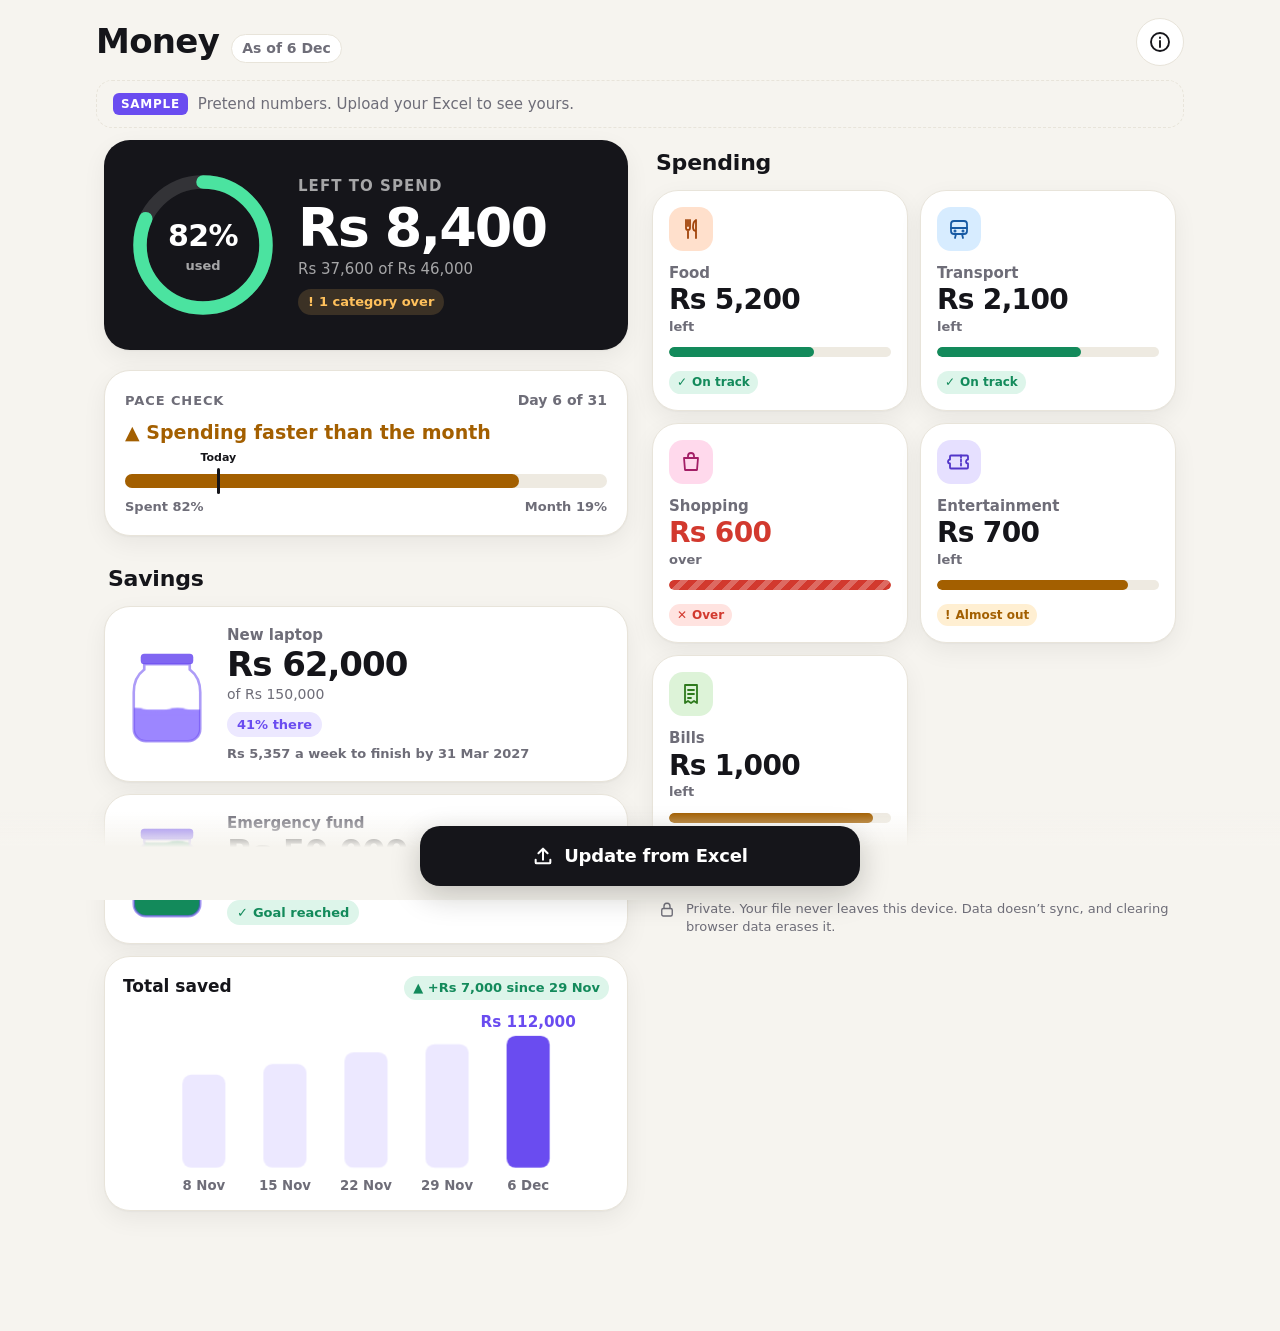
==== index.html @ 685c3676 "Money: private budget and savings app Co-Authored-By: Claude Opus 5.5 <noreply@anthropic.com>" ====
<!doctype html>
<html lang="en">
<head>
  <meta charset="utf-8">
  <meta name="viewport" content="width=device-width, initial-scale=1, viewport-fit=cover">
  <title>Money</title>
  <meta name="description" content="A private budget and savings dashboard. Your Excel file is read on your device only.">
  <meta name="theme-color" content="#F6F4EF" media="(prefers-color-scheme: light)">
  <meta name="theme-color" content="#0E0E13" media="(prefers-color-scheme: dark)">
  <meta name="apple-mobile-web-app-capable" content="yes">
  <meta name="mobile-web-app-capable" content="yes">
  <meta name="apple-mobile-web-app-status-bar-style" content="default">
  <meta name="apple-mobile-web-app-title" content="Money">
  <link rel="manifest" href="manifest.webmanifest">
  <link rel="icon" href="icons/icon.svg" type="image/svg+xml">
  <link rel="apple-touch-icon" href="icons/apple-touch-icon.png">
  <link rel="stylesheet" href="styles.css">
</head>
<body>
  <header class="top">
    <div class="brand">
      <h1>Money</h1>
      <span class="asof" id="asof">As of —</span>
    </div>
    <button class="icon-btn" id="infoBtn" aria-label="How it works and your data">
      <svg viewBox="0 0 24 24" aria-hidden="true" fill="none" stroke="currentColor" stroke-width="1.9" stroke-linecap="round"><circle cx="12" cy="12" r="9"/><path d="M12 11v6M12 7.5v.5"/></svg>
    </button>
  </header>

  <button class="banner" id="sampleBanner" hidden>
    <span class="banner-tag">Sample</span> Pretend numbers. Upload your Excel to see yours.
  </button>
  <p class="banner warn" id="storageBanner" hidden>This browser won’t save your data. Private mode may be on.</p>

  <main class="layout">
    <div class="col">
      <button class="card hero" id="hero"></button>
      <button class="card pace" id="pace" aria-label="Pace check. Tap for details."></button>
      <section class="block" aria-labelledby="savingsTitle">
        <h2 class="section-title" id="savingsTitle">Savings</h2>
        <div class="goals" id="goals"></div>
        <div class="card chart-card" id="chart"></div>
      </section>
    </div>
    <div class="col">
      <section class="block" aria-labelledby="spendTitle">
        <h2 class="section-title" id="spendTitle">Spending</h2>
        <div class="cats" id="cats"></div>
      </section>
      <p class="privacy">
        <svg viewBox="0 0 24 24" aria-hidden="true" fill="none" stroke="currentColor" stroke-width="1.8" stroke-linecap="round" stroke-linejoin="round"><rect x="5" y="10" width="14" height="10" rx="2"/><path d="M8 10V7a4 4 0 0 1 8 0v3"/></svg>
        Private. Your file never leaves this device. Data doesn’t sync, and clearing browser data erases it.
      </p>
    </div>
  </main>

  <div class="dock">
    <button class="primary" id="uploadBtn">
      <svg viewBox="0 0 24 24" aria-hidden="true" fill="none" stroke="currentColor" stroke-width="2.2" stroke-linecap="round" stroke-linejoin="round"><path d="M12 16V4M7 9l5-5 5 5"/><path d="M4 16v3a1 1 0 0 0 1 1h14a1 1 0 0 0 1-1v-3"/></svg>
      Update from Excel
    </button>
    <input type="file" id="fileInput" accept=".xlsx,application/vnd.openxmlformats-officedocument.spreadsheetml.sheet" hidden>
  </div>

  <dialog class="sheet" id="sheet" aria-label="Details">
    <div class="sheet-grip" aria-hidden="true"></div>
    <button class="sheet-close" id="sheetClose" aria-label="Close">
      <svg viewBox="0 0 24 24" aria-hidden="true" fill="none" stroke="currentColor" stroke-width="2.2" stroke-linecap="round"><path d="M6 6l12 12M18 6 6 18"/></svg>
    </button>
    <div id="sheetBody"></div>
  </dialog>

  <div class="toast" id="toast" role="status" aria-live="polite"></div>

  <script src="js/vendor/xlsx.full.min.js"></script>
  <script src="js/calc.js"></script>
  <script src="js/parse.js"></script>
  <script src="js/store.js"></script>
  <script src="js/app.js"></script>
</body>
</html>
---- styles.css ----
:root {
  --bg: #F6F4EF;
  --card: #FFFFFF;
  --ink: #15151A;
  --muted: #6E6D78;
  --line: #E8E4DA;
  --track: #EEEAE1;
  --ok: #138A5B;
  --ok-bg: #DDF5EA;
  --close: #A35F00;
  --close-bg: #FFEFD2;
  --over: #D2392E;
  --over-bg: #FFE3E0;
  --none: #6E6D78;
  --none-bg: #EFEDE8;
  --save: #6A4CF0;
  --save-2: #9C86FF;
  --save-bg: #ECE8FF;
  --primary: #15151A;
  --primary-ink: #FFFFFF;
  --hero-bg: #15151A;
  --hero-ink: #FFFFFF;
  --hero-muted: rgba(255, 255, 255, .62);
  --hero-track: rgba(255, 255, 255, .13);
  --hero-ok: #4BE3A0;
  --hero-close: #FFC15C;
  --hero-over: #FF7A6B;
  --t1: #FFE0CC; --t1i: #A2440A;
  --t2: #D7ECFF; --t2i: #1659A3;
  --t3: #FFD9EC; --t3i: #A31F66;
  --t4: #E6E0FF; --t4i: #5236C9;
  --t5: #DDF3D8; --t5i: #2F7A1E;
  --t6: #FFF1C2; --t6i: #8A6300;
  --shadow: 0 1px 2px rgba(20, 18, 10, .04), 0 8px 24px rgba(20, 18, 10, .06);
  --radius: 26px;
  --font: ui-rounded, "SF Pro Rounded", "Nunito", system-ui, -apple-system, "Segoe UI", Roboto, sans-serif;
  color-scheme: light;
}

@media (prefers-color-scheme: dark) {
  :root:not([data-theme="light"]) {
    --bg: #0E0E13;
    --card: #191920;
    --ink: #F4F2EC;
    --muted: #9C9AA8;
    --line: #2A2A34;
    --track: #2A2A34;
    --ok: #4BE3A0;  --ok-bg: rgba(75, 227, 160, .14);
    --close: #FFC15C; --close-bg: rgba(255, 193, 92, .14);
    --over: #FF7A6B; --over-bg: rgba(255, 122, 107, .15);
    --none: #9C9AA8; --none-bg: #24242C;
    --save: #A48FFF; --save-2: #7C62FF; --save-bg: rgba(164, 143, 255, .15);
    --primary: #F4F2EC; --primary-ink: #0E0E13;
    --hero-bg: linear-gradient(150deg, #2A2156 0%, #17142E 60%, #121019 100%);
    --t1: rgba(255, 150, 90, .18); --t1i: #FFB088;
    --t2: rgba(90, 170, 255, .18); --t2i: #8CC4FF;
    --t3: rgba(255, 110, 180, .18); --t3i: #FF9CCB;
    --t4: rgba(150, 125, 255, .2); --t4i: #B9A8FF;
    --t5: rgba(120, 220, 110, .16); --t5i: #9BE58E;
    --t6: rgba(255, 210, 80, .16); --t6i: #FFD873;
    --shadow: 0 1px 0 rgba(255, 255, 255, .03) inset;
    color-scheme: dark;
  }
}
:root[data-theme="dark"] { color-scheme: dark; }

* { box-sizing: border-box; }
html { -webkit-text-size-adjust: 100%; }
body {
  margin: 0;
  background: var(--bg);
  color: var(--ink);
  font-family: var(--font);
  font-size: 17px;
  line-height: 1.35;
  -webkit-font-smoothing: antialiased;
  padding: env(safe-area-inset-top) 0 0;
  min-height: 100vh;
}
button { font: inherit; color: inherit; }
p { margin: 0; }
[hidden] { display: none !important; }

/* ---------- Header ---------- */
.top {
  max-width: 1120px;
  margin: 0 auto;
  padding: 18px max(16px, env(safe-area-inset-left)) 6px;
  display: flex;
  align-items: center;
  justify-content: space-between;
}
.brand { display: flex; align-items: baseline; gap: 12px; flex-wrap: wrap; }
.brand h1 { margin: 0; font-size: 34px; font-weight: 800; letter-spacing: -.02em; }
.asof {
  font-size: 14px; font-weight: 600; color: var(--muted);
  background: var(--card); border: 1px solid var(--line);
  padding: 4px 10px; border-radius: 999px;
}
.icon-btn {
  width: 48px; height: 48px; border-radius: 50%;
  border: 1px solid var(--line); background: var(--card);
  display: grid; place-items: center; cursor: pointer;
}
.icon-btn svg { width: 24px; height: 24px; }

.banner {
  display: flex; align-items: center; gap: 10px;
  width: calc(100% - 32px); max-width: 1088px;
  margin: 8px auto 0; padding: 12px 16px;
  border: 1px dashed var(--line); border-radius: 16px;
  background: transparent; color: var(--muted);
  font-size: 15px; text-align: left; cursor: pointer;
}
.banner-tag {
  background: var(--save); color: #fff; font-weight: 700; font-size: 12px;
  text-transform: uppercase; letter-spacing: .06em;
  padding: 3px 8px; border-radius: 6px;
}
.banner.warn { color: var(--close); border-color: var(--close); cursor: default; }

/* ---------- Layout ---------- */
.layout {
  max-width: 1120px;
  margin: 0 auto;
  padding: 12px 16px calc(120px + env(safe-area-inset-bottom));
  display: grid;
  gap: 16px;
}
.col { display: grid; gap: 16px; align-content: start; min-width: 0; }
@media (min-width: 820px) {
  .layout { grid-template-columns: minmax(0, 1fr) minmax(0, 1fr); gap: 24px; padding-left: 24px; padding-right: 24px; }
  .col { gap: 20px; }
}

.card {
  background: var(--card);
  border: 1px solid var(--line);
  border-radius: var(--radius);
  box-shadow: var(--shadow);
  padding: 20px;
  text-align: left;
  width: 100%;
  display: block;
}
button.card { cursor: pointer; transition: transform .15s ease; -webkit-tap-highlight-color: transparent; }
button.card:active { transform: scale(.98); }
button:focus-visible, a:focus-visible { outline: 3px solid var(--save); outline-offset: 3px; }

.block { display: grid; gap: 12px; }
.section-title { margin: 8px 4px 0; font-size: 22px; font-weight: 800; letter-spacing: -.01em; }

/* ---------- Chips ---------- */
.chip {
  display: inline-flex; align-items: center; gap: 5px;
  font-size: 13px; font-weight: 700;
  padding: 4px 10px; border-radius: 999px; white-space: nowrap;
}
.chip-ok { background: var(--ok-bg); color: var(--ok); }
.chip-close { background: var(--close-bg); color: var(--close); }
.chip-over { background: var(--over-bg); color: var(--over); }
.chip-none { background: var(--none-bg); color: var(--none); }
.chip-goal { background: var(--save-bg); color: var(--save); }

/* ---------- Hero ---------- */
.hero {
  background: var(--hero-bg);
  color: var(--hero-ink);
  border: none;
  display: flex; align-items: center; gap: 20px;
  padding: 24px;
  min-height: 210px;
}
.ring-wrap { position: relative; width: 150px; height: 150px; flex: none; }
.ring { width: 100%; height: 100%; transform: rotate(-90deg); }
.ring circle { fill: none; stroke-width: 18; }
.ring-track { stroke: var(--hero-track); }
.ring-fill { stroke-linecap: round; transition: stroke-dashoffset 1s cubic-bezier(.2, .8, .2, 1); }
.ring-ok { stroke: var(--hero-ok); }
.ring-close { stroke: var(--hero-close); }
.ring-over { stroke: var(--hero-over); }
.ring-none { stroke: var(--hero-track); }
.ring-lap { stroke: #fff; opacity: .55; stroke-linecap: round; stroke-dasharray: 2 0; }
.ring-center { position: absolute; inset: 0; display: grid; place-content: center; text-align: center; }
.ring-pct { font-size: 30px; font-weight: 800; letter-spacing: -.02em; }
.ring-sub { font-size: 13px; color: var(--hero-muted); font-weight: 600; }
.hero-text { display: grid; gap: 4px; min-width: 0; justify-items: start; }
.hero-label { font-size: 15px; font-weight: 700; color: var(--hero-muted); text-transform: uppercase; letter-spacing: .07em; }
.hero-num { font-size: clamp(38px, 10vw, 54px); font-weight: 800; letter-spacing: -.035em; line-height: 1.02; font-variant-numeric: tabular-nums; overflow-wrap: anywhere; }
.hero-num.l { font-size: clamp(32px, 8.4vw, 44px); }
.hero-num.xl { font-size: clamp(26px, 7vw, 36px); }
.hero-num.neg { color: var(--hero-over); }
.hero-meta { font-size: 15px; color: var(--hero-muted); margin-bottom: 6px; }
.hero .chip-ok { background: rgba(75, 227, 160, .16); color: var(--hero-ok); }
.hero .chip-close { background: rgba(255, 193, 92, .16); color: var(--hero-close); }
.hero .chip-over { background: rgba(255, 122, 107, .18); color: var(--hero-over); }
.hero .chip-none { background: var(--hero-track); color: var(--hero-muted); }
@media (max-width: 440px) {
  .hero { flex-direction: row-reverse; justify-content: space-between; gap: 12px; padding: 22px 20px; }
  .ring-wrap { width: 104px; height: 104px; }
  .ring-pct { font-size: 22px; }
  .ring-sub { font-size: 11px; }
  .hero-num { font-size: clamp(30px, 9vw, 54px); }
  .hero-num.l { font-size: clamp(26px, 7.4vw, 44px); }
  .hero-num.xl { font-size: clamp(22px, 6vw, 36px); }
}

/* ---------- Pace ---------- */
.pace { display: grid; gap: 10px; }
.pace-head { display: flex; justify-content: space-between; align-items: center; }
.pace-tag { font-size: 13px; font-weight: 800; text-transform: uppercase; letter-spacing: .07em; color: var(--muted); }
.pace-day { font-size: 14px; color: var(--muted); font-weight: 600; }
.pace-word { font-size: 19px; font-weight: 800; }
.pace-word.pace-fast { color: var(--close); }
.pace-word.pace-even, .pace-word.pace-slow { color: var(--ok); }
.pace-word.pace-none { color: var(--muted); }
.pace-bar { position: relative; height: 14px; background: var(--track); border-radius: 999px; margin-top: 18px; }
.pace-spent { height: 100%; border-radius: 999px; background: var(--ok); transition: width .9s ease; }
.pace-spent.pace-fast { background: var(--close); }
.pace-spent.pace-none { background: var(--none); }
.pace-marker { position: absolute; top: -6px; bottom: -6px; width: 3px; margin-left: -1.5px; background: var(--ink); border-radius: 2px; }
.pace-marker span { position: absolute; bottom: calc(100% + 2px); left: 50%; transform: translateX(-50%); font-size: 11px; font-weight: 800; white-space: nowrap; }
.pace-legend { display: flex; justify-content: space-between; font-size: 13px; color: var(--muted); font-weight: 600; }

/* ---------- Categories ---------- */
.cats { display: grid; grid-template-columns: repeat(2, minmax(0, 1fr)); gap: 12px; }
@media (min-width: 600px) and (max-width: 819px) { .cats { grid-template-columns: repeat(3, minmax(0, 1fr)); } }
.cat { padding: 16px; display: grid; gap: 2px; align-content: start; }
.cat .tile { margin-bottom: 10px; }
.cat-status { margin-top: 10px; }
.cat-status .chip { font-size: 12px; padding: 3px 8px; }
.tile { width: 44px; height: 44px; border-radius: 14px; display: inline-grid; place-items: center; flex: none; }
.tile .ico { width: 24px; height: 24px; }
.t1 { background: var(--t1); color: var(--t1i); }
.t2 { background: var(--t2); color: var(--t2i); }
.t3 { background: var(--t3); color: var(--t3i); }
.t4 { background: var(--t4); color: var(--t4i); }
.t5 { background: var(--t5); color: var(--t5i); }
.t6 { background: var(--t6); color: var(--t6i); }
.cat-name { font-size: 15px; font-weight: 700; color: var(--muted); overflow: hidden; text-overflow: ellipsis; white-space: nowrap; }
.cat-num { font-size: clamp(22px, 6vw, 28px); font-weight: 800; letter-spacing: -.025em; line-height: 1.1; font-variant-numeric: tabular-nums; overflow-wrap: anywhere; }
.cat-num.neg { color: var(--over); }
.cat-sub { font-size: 13px; color: var(--muted); font-weight: 600; margin-bottom: 10px; }
.bar { height: 10px; background: var(--track); border-radius: 999px; overflow: hidden; }
.bar-fill { height: 100%; width: var(--w); border-radius: 999px; animation: grow .9s cubic-bezier(.2, .8, .2, 1) both; }
.bar-ok { background: var(--ok); }
.bar-close { background: var(--close); }
.bar-over { background: repeating-linear-gradient(-45deg, var(--over) 0 6px, color-mix(in srgb, var(--over) 75%, #fff) 6px 12px); }
.bar-none { background: var(--none); }
@keyframes grow { from { width: 0; } }

/* ---------- Goals ---------- */
.goals { display: grid; gap: 12px; }
.goal { display: flex; align-items: center; gap: 18px; padding: 18px 20px; }
.jar { width: 84px; height: 106px; flex: none; }
.jar-glass { fill: none; stroke: var(--save); stroke-width: 3; opacity: .55; }
.jar-lid { fill: var(--save); opacity: .85; }
.jar-liquid { fill: var(--save-2); animation: rise 1.2s cubic-bezier(.2, .8, .2, 1) both; }
.jar-wave { fill: var(--save-2); animation: rise 1.2s cubic-bezier(.2, .8, .2, 1) both, wave 3s ease-in-out infinite alternate; }
.jar-liquid.done, .jar-wave.done { fill: var(--ok); }
@keyframes rise { from { transform: translateY(80px); } }
@keyframes wave { to { transform: translateX(-12px); } }
.goal-text { display: grid; gap: 2px; justify-items: start; min-width: 0; }
.goal-name { font-size: 15px; font-weight: 700; color: var(--muted); }
.goal-num { font-size: clamp(26px, 7vw, 34px); font-weight: 800; letter-spacing: -.03em; line-height: 1.05; font-variant-numeric: tabular-nums; }
.goal-of { font-size: 14px; color: var(--muted); margin-bottom: 6px; }
.goal-hint { font-size: 13px; color: var(--muted); margin-top: 6px; font-weight: 600; }
.empty { display: flex; align-items: center; gap: 12px; color: var(--muted); }
.empty .ico { width: 28px; height: 28px; }

/* ---------- Chart ---------- */
.chart-card { padding: 18px 18px 12px; }
.chart-head { display: flex; justify-content: space-between; align-items: baseline; gap: 10px; flex-wrap: wrap; margin-bottom: 8px; }
.chart-head h3 { margin: 0; font-size: 17px; font-weight: 800; }
.delta { font-size: 13px; font-weight: 700; padding: 3px 9px; border-radius: 999px; }
.delta-up { background: var(--ok-bg); color: var(--ok); }
.delta-down { background: var(--over-bg); color: var(--over); }
.delta-flat { background: var(--none-bg); color: var(--none); }
.chart { width: 100%; height: auto; max-height: 190px; display: block; overflow: visible; }
.cbar { fill: var(--save-bg); transform-box: fill-box; transform-origin: bottom; animation: barup .8s cubic-bezier(.2, .8, .2, 1) both; animation-delay: var(--d); }
.cbar.last { fill: var(--save); }
.cval { font-size: 12px; font-weight: 800; fill: var(--save); }
.clab { font-size: 10.5px; fill: var(--muted); font-weight: 600; }
@keyframes barup { from { transform: scaleY(0); } }
.chart-empty { display: flex; align-items: center; gap: 10px; color: var(--muted); font-size: 15px; }
.chart-empty .ico { width: 22px; height: 22px; flex: none; }

.privacy { display: flex; gap: 10px; align-items: flex-start; font-size: 13px; color: var(--muted); padding: 4px 6px; }
.privacy svg { width: 18px; height: 18px; flex: none; margin-top: 1px; }

/* ---------- Dock ---------- */
.dock {
  position: fixed; left: 0; right: 0; bottom: 0; z-index: 10;
  padding: 14px 16px calc(14px + env(safe-area-inset-bottom));
  background: linear-gradient(to top, var(--bg) 60%, transparent);
  display: flex; justify-content: center;
  pointer-events: none;
}
.primary {
  pointer-events: auto;
  width: 100%; max-width: 440px; min-height: 60px;
  border: none; border-radius: 20px;
  background: var(--primary); color: var(--primary-ink);
  font-size: 18px; font-weight: 800; letter-spacing: -.01em;
  display: inline-flex; align-items: center; justify-content: center; gap: 10px;
  box-shadow: 0 10px 30px rgba(20, 18, 10, .22);
  cursor: pointer; transition: transform .15s ease;
}
.primary:active { transform: scale(.97); }
.primary svg { width: 22px; height: 22px; }

/* ---------- Detail sheet ---------- */
.sheet {
  border: none; padding: 26px 22px calc(26px + env(safe-area-inset-bottom));
  width: 100%; max-width: 520px; max-height: 88vh;
  margin: auto auto 0; border-radius: 28px 28px 0 0;
  background: var(--card); color: var(--ink);
  overflow-y: auto;
}
.sheet[open] { animation: slideup .28s cubic-bezier(.2, .8, .2, 1); }
.sheet::backdrop { background: rgba(10, 10, 14, .45); backdrop-filter: blur(3px); -webkit-backdrop-filter: blur(3px); }
@media (min-width: 700px) { .sheet { margin: auto; border-radius: 28px; padding-bottom: 26px; } }
@keyframes slideup { from { transform: translateY(40px); opacity: 0; } }
.sheet-grip { width: 40px; height: 5px; border-radius: 3px; background: var(--line); margin: -12px auto 10px; }
.sheet-close {
  position: absolute; top: 14px; right: 14px; width: 44px; height: 44px; border-radius: 50%;
  border: none; background: var(--track); display: grid; place-items: center; cursor: pointer;
}
.sheet-close svg { width: 20px; height: 20px; }
.sheet h2 { margin: 0 52px 16px 0; font-size: 26px; font-weight: 800; letter-spacing: -.02em; display: flex; align-items: center; gap: 12px; }
.sheet h3 { margin: 22px 0 8px; font-size: 17px; font-weight: 800; }
.sheet p { margin: 10px 0 0; font-size: 16px; }
.sheet .ico-h { width: 30px; height: 30px; color: var(--save); }
.drow { display: flex; justify-content: space-between; align-items: baseline; padding: 12px 0; border-bottom: 1px solid var(--line); font-size: 16px; }
.drow span { color: var(--muted); font-weight: 600; }
.drow strong { font-size: 20px; font-weight: 800; font-variant-numeric: tabular-nums; }
.drow .neg { color: var(--over); }
.drow .pos { color: var(--ok); }
.fine { color: var(--muted); font-size: 14px !important; }
.steps { padding-left: 22px; margin: 0; display: grid; gap: 6px; }
.hist { list-style: none; padding: 0; margin: 0; display: flex; flex-wrap: wrap; gap: 8px; }
.hist li { background: var(--track); border-radius: 999px; padding: 6px 12px; font-size: 14px; font-weight: 600; }
.btn-secondary, .btn-danger {
  margin-top: 16px; min-height: 52px; width: 100%;
  border-radius: 16px; font-size: 16px; font-weight: 800;
  display: inline-flex; align-items: center; justify-content: center; gap: 8px;
  text-decoration: none; cursor: pointer;
}
.btn-secondary { background: var(--save-bg); color: var(--save); border: none; }
.btn-secondary .ico { width: 20px; height: 20px; }
.btn-danger { background: transparent; color: var(--over); border: 1.5px solid var(--over); }
.err-title { color: var(--over); }
.errs { margin: 0; padding-left: 20px; display: grid; gap: 8px; font-size: 16px; }

/* ---------- Toast ---------- */
.toast {
  position: fixed; left: 50%; bottom: calc(96px + env(safe-area-inset-bottom)); z-index: 20;
  transform: translate(-50%, 20px); opacity: 0; pointer-events: none;
  background: var(--ink); color: var(--bg);
  padding: 12px 18px; border-radius: 14px; font-weight: 700; font-size: 15px;
  transition: opacity .2s, transform .2s; max-width: calc(100% - 32px);
}
.toast.show { opacity: 1; transform: translate(-50%, 0); }

@media (prefers-reduced-motion: reduce) {
  *, *::before, *::after { animation: none !important; transition: none !important; }
}
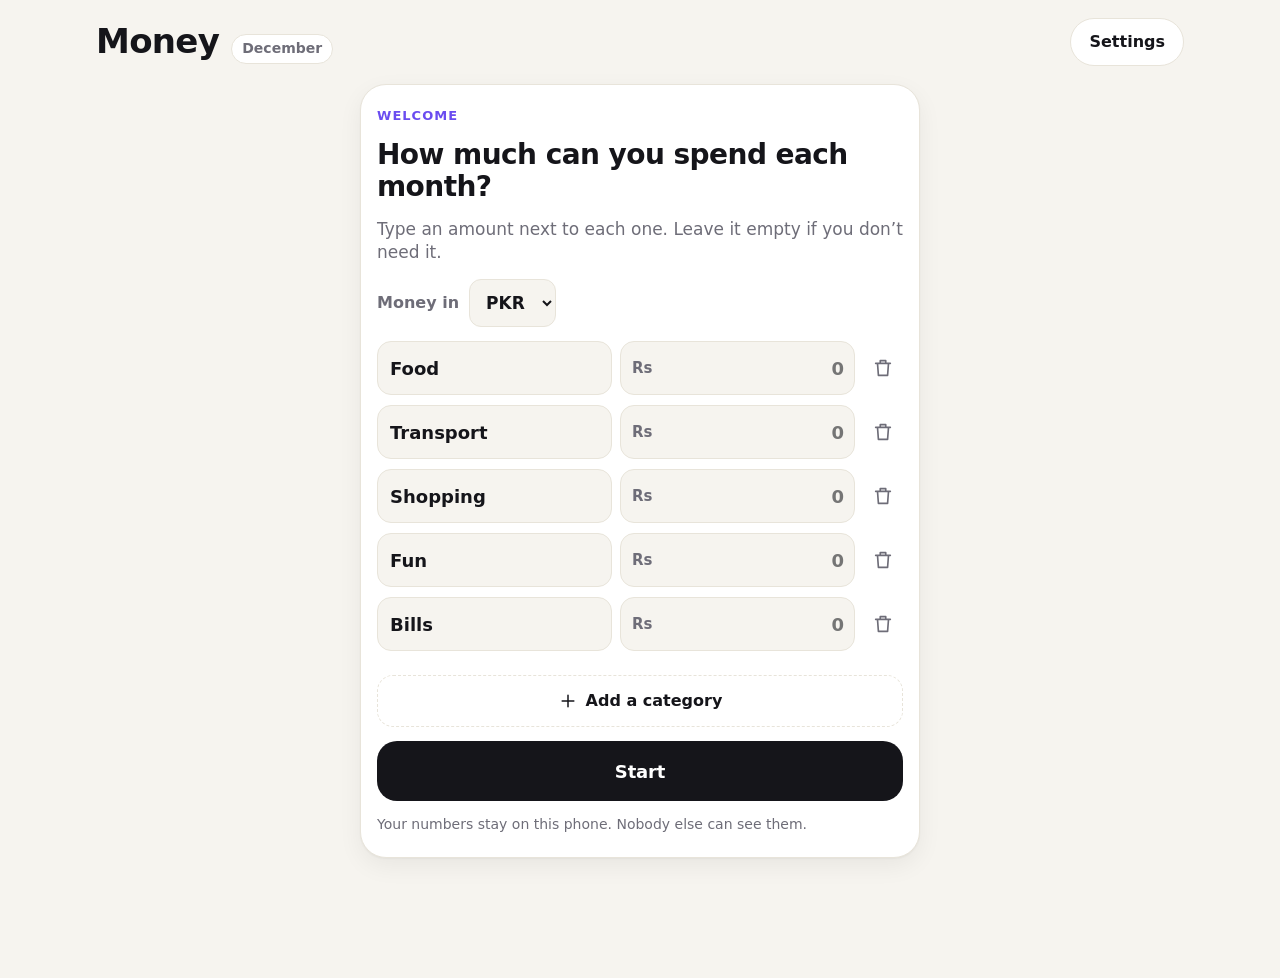
==== commit 977e52c6: "Typing-only version with badges and backup; remove Excel upload Co-Authored-By: Claude Opus 5.5 <nor" ====
--- a/index.html
+++ b/index.html
@@ -4,7 +4,7 @@
   <meta charset="utf-8">
   <meta name="viewport" content="width=device-width, initial-scale=1, viewport-fit=cover">
   <title>Money</title>
-  <meta name="description" content="A private budget and savings dashboard. Your Excel file is read on your device only.">
+  <meta name="description" content="A private budget and savings app. Type what you spend; your numbers stay on your phone.">
   <meta name="theme-color" content="#F6F4EF" media="(prefers-color-scheme: light)">
   <meta name="theme-color" content="#0E0E13" media="(prefers-color-scheme: dark)">
   <meta name="apple-mobile-web-app-capable" content="yes">
@@ -20,46 +20,46 @@
   <header class="top">
     <div class="brand">
       <h1>Money</h1>
-      <span class="asof" id="asof">As of —</span>
+      <span class="asof" id="month">—</span>
     </div>
-    <button class="icon-btn" id="infoBtn" aria-label="How it works and your data">
-      <svg viewBox="0 0 24 24" aria-hidden="true" fill="none" stroke="currentColor" stroke-width="1.9" stroke-linecap="round"><circle cx="12" cy="12" r="9"/><path d="M12 11v6M12 7.5v.5"/></svg>
-    </button>
+    <button class="text-btn" id="settingsBtn">Settings</button>
   </header>
 
-  <button class="banner" id="sampleBanner" hidden>
-    <span class="banner-tag">Sample</span> Pretend numbers. Upload your Excel to see yours.
+  <p class="banner warn" id="storageBanner" hidden>This browser won’t save your numbers. Private mode may be on.</p>
+  <button class="banner nudge" id="backupBanner" hidden>
+    <span class="banner-tag">Tip</span> Save a backup so you never lose your numbers.
   </button>
-  <p class="banner warn" id="storageBanner" hidden>This browser won’t save your data. Private mode may be on.</p>
 
-  <main class="layout">
+  <main class="layout" id="setup" hidden></main>
+
+  <main class="layout" id="dash" hidden>
     <div class="col">
       <button class="card hero" id="hero"></button>
+      <section class="block" aria-labelledby="spendTitle">
+        <h2 class="section-title" id="spendTitle">Spending <span class="section-hint">Tap to add</span></h2>
+        <div class="cats" id="cats"></div>
+      </section>
       <button class="card pace" id="pace" aria-label="Pace check. Tap for details."></button>
+    </div>
+    <div class="col">
       <section class="block" aria-labelledby="savingsTitle">
         <h2 class="section-title" id="savingsTitle">Savings</h2>
         <div class="goals" id="goals"></div>
-        <div class="card chart-card" id="chart"></div>
+        <div class="card chart-card" id="chart" hidden></div>
       </section>
-    </div>
-    <div class="col">
-      <section class="block" aria-labelledby="spendTitle">
-        <h2 class="section-title" id="spendTitle">Spending</h2>
-        <div class="cats" id="cats"></div>
-      </section>
+      <button class="card badges" id="badges"></button>
       <p class="privacy">
         <svg viewBox="0 0 24 24" aria-hidden="true" fill="none" stroke="currentColor" stroke-width="1.8" stroke-linecap="round" stroke-linejoin="round"><rect x="5" y="10" width="14" height="10" rx="2"/><path d="M8 10V7a4 4 0 0 1 8 0v3"/></svg>
-        Private. Your file never leaves this device. Data doesn’t sync, and clearing browser data erases it.
+        Private. Your numbers stay on this phone and nobody else can see them.
       </p>
     </div>
   </main>
 
-  <div class="dock">
-    <button class="primary" id="uploadBtn">
-      <svg viewBox="0 0 24 24" aria-hidden="true" fill="none" stroke="currentColor" stroke-width="2.2" stroke-linecap="round" stroke-linejoin="round"><path d="M12 16V4M7 9l5-5 5 5"/><path d="M4 16v3a1 1 0 0 0 1 1h14a1 1 0 0 0 1-1v-3"/></svg>
-      Update from Excel
+  <div class="dock" hidden>
+    <button class="primary" id="addBtn">
+      <svg viewBox="0 0 24 24" aria-hidden="true" fill="none" stroke="currentColor" stroke-width="2.4" stroke-linecap="round"><path d="M12 5v14M5 12h14"/></svg>
+      Add spending
     </button>
-    <input type="file" id="fileInput" accept=".xlsx,application/vnd.openxmlformats-officedocument.spreadsheetml.sheet" hidden>
   </div>
 
   <dialog class="sheet" id="sheet" aria-label="Details">
@@ -72,10 +72,9 @@
 
   <div class="toast" id="toast" role="status" aria-live="polite"></div>
 
-  <script src="js/vendor/xlsx.full.min.js"></script>
   <script src="js/calc.js"></script>
-  <script src="js/parse.js"></script>
   <script src="js/store.js"></script>
+  <script src="js/badges.js"></script>
   <script src="js/app.js"></script>
 </body>
 </html>
--- a/styles.css
+++ b/styles.css
@@ -71,8 +71,8 @@
   background: var(--bg);
   color: var(--ink);
   font-family: var(--font);
-  font-size: 17px;
-  line-height: 1.35;
+  font-size: 18px;
+  line-height: 1.4;
   -webkit-font-smoothing: antialiased;
   padding: env(safe-area-inset-top) 0 0;
   min-height: 100vh;
@@ -226,7 +226,7 @@
 .cats { display: grid; grid-template-columns: repeat(2, minmax(0, 1fr)); gap: 12px; }
 @media (min-width: 600px) and (max-width: 819px) { .cats { grid-template-columns: repeat(3, minmax(0, 1fr)); } }
 .cat { padding: 16px; display: grid; gap: 2px; align-content: start; }
-.cat .tile { margin-bottom: 10px; }
+.cat-top { display: flex; justify-content: space-between; align-items: flex-start; gap: 6px; margin-bottom: 10px; }
 .cat-status { margin-top: 10px; }
 .cat-status .chip { font-size: 12px; padding: 3px 8px; }
 .tile { width: 44px; height: 44px; border-radius: 14px; display: inline-grid; place-items: center; flex: none; }
@@ -360,8 +360,140 @@
   padding: 12px 18px; border-radius: 14px; font-weight: 700; font-size: 15px;
   transition: opacity .2s, transform .2s; max-width: calc(100% - 32px);
 }
-.toast.show { opacity: 1; transform: translate(-50%, 0); }
+.toast.show { opacity: 1; transform: translate(-50%, 0); pointer-events: auto; }
+.toast { display: flex; align-items: center; gap: 14px; }
+.toast-undo { border: none; background: transparent; color: var(--save-2); font-weight: 800; font-size: 16px; padding: 8px 4px; min-height: 44px; cursor: pointer; text-decoration: underline; text-underline-offset: 3px; }
 
 @media (prefers-reduced-motion: reduce) {
   *, *::before, *::after { animation: none !important; transition: none !important; }
 }
+
+/* ---------- Typing version ---------- */
+.text-btn {
+  min-height: 48px; padding: 0 18px; border-radius: 999px;
+  border: 1px solid var(--line); background: var(--card);
+  font-size: 16px; font-weight: 700; cursor: pointer;
+}
+.banner.nudge { border-style: solid; border-color: var(--save); color: var(--ink); }
+.section-title { display: flex; align-items: baseline; justify-content: space-between; }
+.section-hint { font-size: 14px; font-weight: 600; color: var(--muted); }
+
+.add-pill {
+  display: inline-flex; align-items: center; gap: 4px;
+  font-size: 13px; font-weight: 800; color: var(--save);
+  background: var(--save-bg); padding: 6px 10px; border-radius: 999px;
+}
+.add-pill .ico { width: 15px; height: 15px; stroke-width: 2.6; }
+.goal { position: relative; }
+.goal-add { position: absolute; top: 16px; right: 16px; }
+.add-goal {
+  display: flex; align-items: center; justify-content: center; gap: 8px;
+  min-height: 64px; border-style: dashed; box-shadow: none;
+  color: var(--save); font-weight: 800; font-size: 17px; background: transparent;
+}
+.add-goal .ico { width: 22px; height: 22px; stroke-width: 2.4; }
+
+/* Badges */
+.badges { display: grid; gap: 12px; }
+.badges-head { display: flex; justify-content: space-between; align-items: baseline; }
+.badges-head h3 { margin: 0; font-size: 17px; font-weight: 800; }
+.badge-count { font-size: 14px; font-weight: 700; color: var(--muted); }
+.badge-row { display: grid; grid-template-columns: repeat(6, minmax(0, 1fr)); gap: 6px; }
+.medal { display: grid; justify-items: center; gap: 4px; text-align: center; }
+.medal-face {
+  width: 46px; height: 46px; border-radius: 50%; display: grid; place-items: center;
+  font-size: 22px; background: var(--save-bg); border: 2px solid var(--save);
+}
+.medal.locked .medal-face { background: var(--track); border-color: var(--line); font-size: 16px; filter: grayscale(1); opacity: .7; }
+.medal-name { font-size: 11px; font-weight: 700; color: var(--muted); line-height: 1.15; }
+.medal.got .medal-name { color: var(--ink); }
+@media (max-width: 380px) { .badge-row { grid-template-columns: repeat(3, minmax(0, 1fr)); row-gap: 12px; } }
+.badge-list { list-style: none; padding: 0; margin: 0; display: grid; gap: 12px; }
+.badge-list li { display: flex; align-items: center; gap: 14px; }
+.badge-list .medal-face { flex: none; width: 52px; height: 52px; font-size: 26px; }
+.badge-list li.locked .medal-face { background: var(--track); border-color: var(--line); font-size: 18px; filter: grayscale(1); }
+.badge-list div { display: grid; }
+.badge-list span { font-size: 15px; color: var(--muted); }
+.badge-list .got span { color: var(--ok); font-weight: 700; }
+
+/* Setup and budget form */
+.setup-card { display: grid; gap: 14px; padding: 22px 16px; max-width: 560px; justify-self: center; width: 100%; }
+#setup { grid-template-columns: 1fr; }
+.eyebrow { font-size: 13px; font-weight: 800; text-transform: uppercase; letter-spacing: .08em; color: var(--save); }
+.setup-card h2 { margin: 0; font-size: 28px; font-weight: 800; letter-spacing: -.02em; line-height: 1.15; }
+.lead { color: var(--muted); font-size: 17px; }
+.cur-row { display: flex; align-items: center; gap: 10px; font-weight: 700; color: var(--muted); font-size: 16px; }
+.cur-row select, .field input, .date-row input {
+  font: inherit; font-size: 17px; color: var(--ink); background: var(--bg);
+  border: 1.5px solid var(--line); border-radius: 12px; padding: 10px 12px; min-height: 48px;
+}
+.blist { display: grid; gap: 10px; }
+.brow { display: grid; grid-template-columns: minmax(0, 1fr) minmax(0, 1fr) 40px; gap: 8px; align-items: center; }
+.bname, .bval {
+  font: inherit; font-size: 18px; color: var(--ink); width: 100%; min-width: 0;
+  background: var(--bg); border: 1.5px solid var(--line); border-radius: 14px;
+  padding: 12px; min-height: 54px;
+}
+.bname { font-weight: 700; }
+.bamt { position: relative; }
+.bamt span { position: absolute; left: 12px; top: 50%; transform: translateY(-50%); color: var(--muted); font-weight: 700; font-size: 15px; pointer-events: none; }
+.bamt .bval { padding-left: 34px; padding-right: 10px; text-align: right; font-weight: 800; font-variant-numeric: tabular-nums; }
+.bdel { width: 40px; height: 48px; border: none; background: transparent; color: var(--muted); border-radius: 12px; cursor: pointer; display: grid; place-items: center; }
+.bdel .ico { width: 22px; height: 22px; }
+input:focus, select:focus { outline: 3px solid var(--save); outline-offset: 1px; border-color: transparent; }
+.btn-ghost {
+  min-height: 52px; width: 100%; margin-top: 10px; border-radius: 16px;
+  border: 1.5px dashed var(--line); background: transparent; color: var(--ink);
+  font-size: 16px; font-weight: 700; cursor: pointer;
+  display: inline-flex; align-items: center; justify-content: center; gap: 8px;
+}
+.btn-ghost .ico { width: 20px; height: 20px; }
+.form-err { color: var(--over); font-weight: 700; font-size: 16px; min-height: 0; }
+.form-err:empty { display: none; }
+.setup-card .primary, .sheet-primary { width: 100%; max-width: none; box-shadow: none; }
+.sheet-primary { margin-top: 14px; }
+
+/* Amount entry */
+.sheet-sub { color: var(--muted); font-weight: 600; margin: -6px 0 6px !important; display: flex; align-items: center; gap: 8px; flex-wrap: wrap; }
+.neg { color: var(--over); }
+.big-label { display: block; margin-top: 14px; font-size: 17px; font-weight: 800; }
+.amt-wrap {
+  display: flex; align-items: center; gap: 8px; margin-top: 8px;
+  background: var(--bg); border: 2px solid var(--line); border-radius: 18px; padding: 6px 16px;
+}
+.amt-wrap:focus-within { border-color: var(--save); }
+.amt-cur { font-size: 26px; font-weight: 800; color: var(--muted); }
+.amt-wrap input {
+  flex: 1; min-width: 0; border: none; background: transparent; outline: none;
+  font: inherit; font-size: 40px; font-weight: 800; color: var(--ink);
+  letter-spacing: -.02em; padding: 6px 0; font-variant-numeric: tabular-nums;
+}
+.amt-wrap.small input { font-size: 26px; }
+.amt-wrap.small .amt-cur { font-size: 20px; }
+.date-row { display: flex; align-items: center; justify-content: space-between; gap: 10px; margin-top: 12px; color: var(--muted); font-weight: 700; font-size: 16px; }
+.field { display: grid; gap: 6px; margin-top: 14px; font-weight: 800; font-size: 17px; }
+.field .amt-wrap { margin-top: 0; }
+.opt { color: var(--muted); font-weight: 600; }
+.entries { list-style: none; margin: 0; padding: 0; }
+.entries li { display: flex; align-items: center; gap: 12px; padding: 6px 0; border-bottom: 1px solid var(--line); }
+.e-date { color: var(--muted); font-weight: 600; min-width: 64px; }
+.entries strong { flex: 1; font-size: 18px; font-variant-numeric: tabular-nums; }
+.e-del { width: 48px; height: 48px; border: none; background: transparent; color: var(--muted); border-radius: 12px; cursor: pointer; display: grid; place-items: center; }
+.e-del .ico { width: 20px; height: 20px; }
+.pick-grid { display: grid; grid-template-columns: repeat(2, minmax(0, 1fr)); gap: 10px; }
+.pick {
+  display: flex; align-items: center; gap: 12px; min-height: 72px; padding: 12px;
+  border: 1.5px solid var(--line); border-radius: 18px; background: var(--bg);
+  font-size: 17px; font-weight: 800; text-align: left; cursor: pointer;
+}
+.pick span:last-child { overflow: hidden; text-overflow: ellipsis; white-space: nowrap; }
+.pick:active { transform: scale(.97); }
+.sheet .btn-danger { margin-top: 12px; }
+
+/* Confetti */
+.confetti { position: fixed; inset: 0; pointer-events: none; z-index: 50; overflow: hidden; }
+.confetti i {
+  position: absolute; top: -20px; width: 9px; height: 14px; border-radius: 2px;
+  animation-name: fall; animation-timing-function: cubic-bezier(.25, .6, .4, 1); animation-fill-mode: forwards;
+}
+@keyframes fall { to { transform: translate(var(--x), 105vh) rotate(var(--r)); } }
